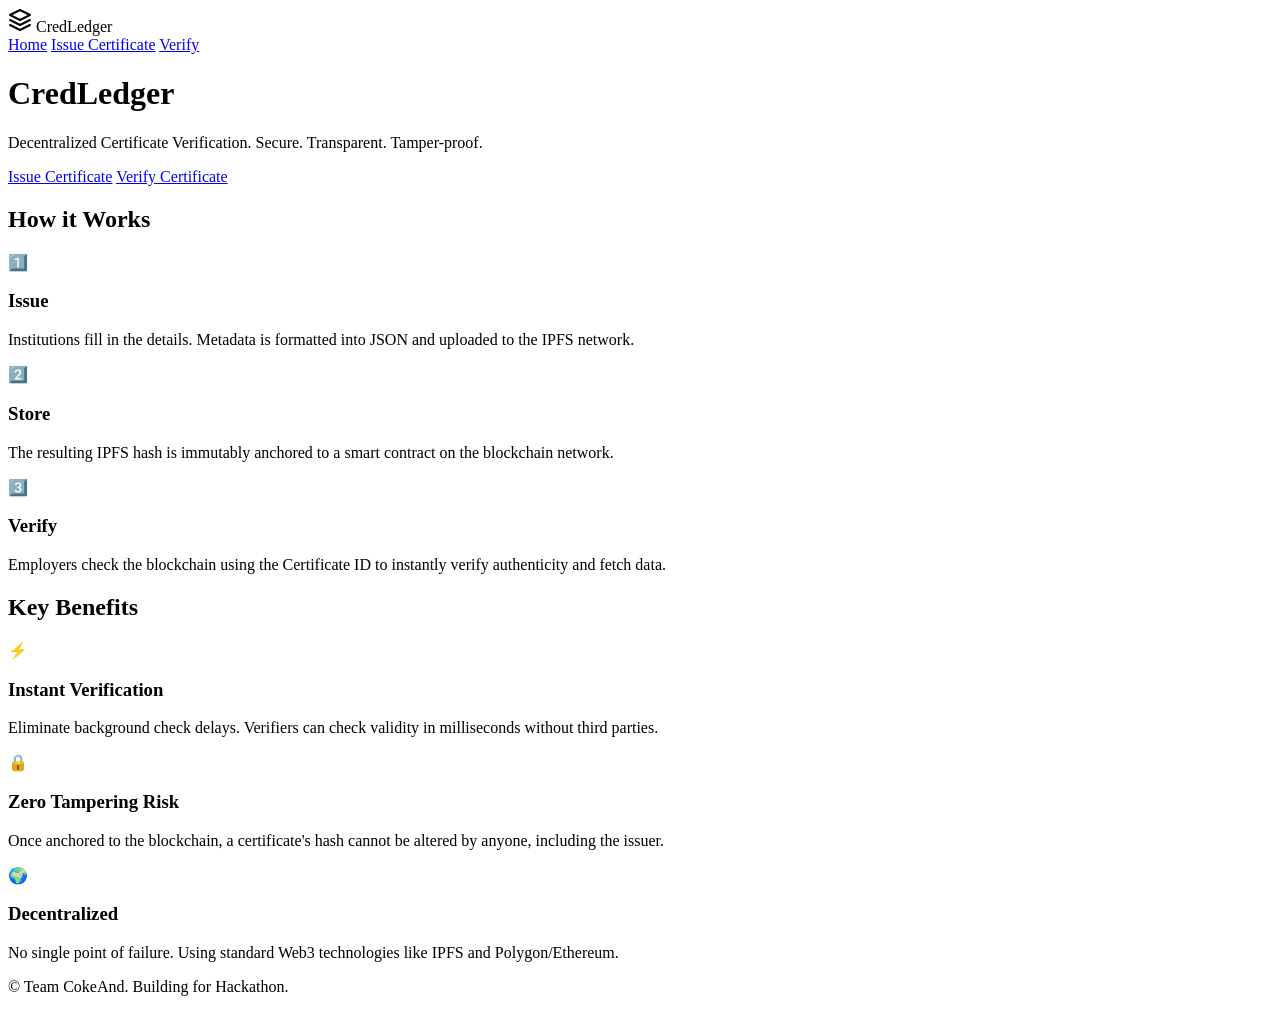
==== client/index.html @ 1f2be156 "Add index.html for CredLedger platform structure This HTML file serves as the main structure for the" ====
<!DOCTYPE html>
<html lang="en">
<head>
    <meta charset="UTF-8">
    <meta name="viewport" content="width=device-width, initial-scale=1.0">
    <title>CredLedger | Decentralized Certificate Verification</title>
    <meta name="description" content="Secure, Transparent, and Tamper-proof digital certificate verification platform.">
    <link href="https://fonts.googleapis.com/css2?family=Inter:wght@400;500;600;700;800&display=swap" rel="stylesheet">
    <link rel="stylesheet" href="css/style.css">
</head>
<body>
    <nav class="navbar">
        <div class="brand">
            <svg width="24" height="24" viewBox="0 0 24 24" fill="none" stroke="currentColor" stroke-width="2" stroke-linecap="round" stroke-linejoin="round"><polygon points="12 2 2 7 12 12 22 7 12 2"></polygon><polyline points="2 17 12 22 22 17"></polyline><polyline points="2 12 12 17 22 12"></polyline></svg>
            CredLedger
        </div>
        <div class="nav-links">
            <a href="index.html" class="active">Home</a>
            <a href="dashboard.html">Issue Certificate</a>
            <a href="verify.html">Verify</a>
        </div>
    </nav>

    <main class="hero">
        <h1>CredLedger</h1>
        <p>Decentralized Certificate Verification. Secure. Transparent. Tamper-proof.</p>
        <div class="hero-btns">
            <a href="dashboard.html" class="btn btn-primary">Issue Certificate</a>
            <a href="verify.html" class="btn btn-secondary">Verify Certificate</a>
        </div>
    </main>

    <section class="section">
        <h2 class="section-title">How it Works</h2>
        <div class="grid-3">
            <div class="card">
                <div class="card-icon">1️⃣</div>
                <h3>Issue</h3>
                <p>Institutions fill in the details. Metadata is formatted into JSON and uploaded to the IPFS network.</p>
            </div>
            <div class="card">
                <div class="card-icon">2️⃣</div>
                <h3>Store</h3>
                <p>The resulting IPFS hash is immutably anchored to a smart contract on the blockchain network.</p>
            </div>
            <div class="card">
                <div class="card-icon">3️⃣</div>
                <h3>Verify</h3>
                <p>Employers check the blockchain using the Certificate ID to instantly verify authenticity and fetch data.</p>
            </div>
        </div>
    </section>

    <section class="section" style="background-color: var(--bg-surface-light);">
        <h2 class="section-title">Key Benefits</h2>
        <div class="grid-3">
            <div class="card">
                <div class="card-icon">⚡</div>
                <h3>Instant Verification</h3>
                <p>Eliminate background check delays. Verifiers can check validity in milliseconds without third parties.</p>
            </div>
            <div class="card">
                <div class="card-icon">🔒</div>
                <h3>Zero Tampering Risk</h3>
                <p>Once anchored to the blockchain, a certificate's hash cannot be altered by anyone, including the issuer.</p>
            </div>
            <div class="card">
                <div class="card-icon">🌍</div>
                <h3>Decentralized</h3>
                <p>No single point of failure. Using standard Web3 technologies like IPFS and Polygon/Ethereum.</p>
            </div>
        </div>
    </section>

    <footer>
        <p>&copy; Team CokeAnd. Building for Hackathon.</p>
    </footer>
</body>
</html>
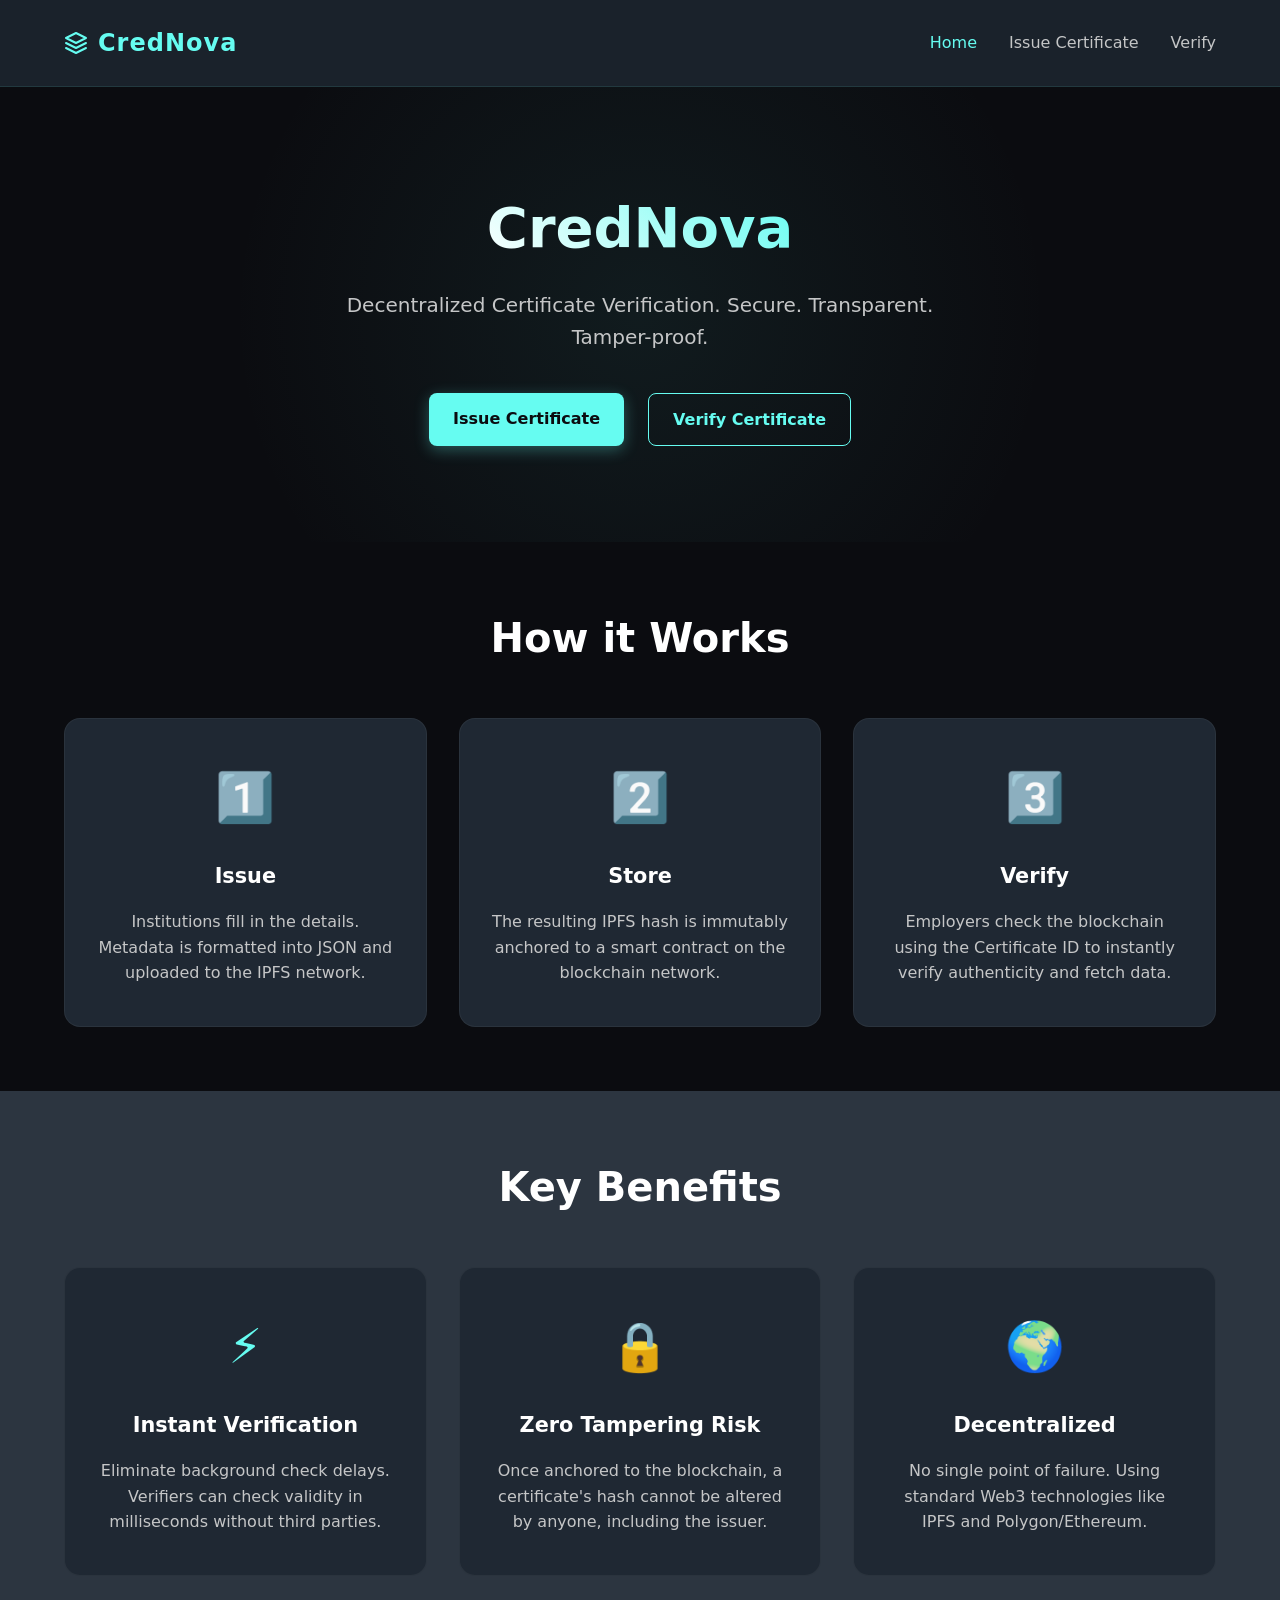
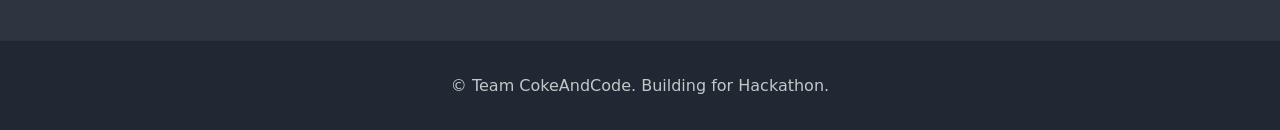
==== commit f666eaf7: "Update index.html" ====
--- a/client/index.html
+++ b/client/index.html
@@ -3,7 +3,7 @@
 <head>
     <meta charset="UTF-8">
     <meta name="viewport" content="width=device-width, initial-scale=1.0">
-    <title>CredLedger | Decentralized Certificate Verification</title>
+    <title>CredNova | Decentralized Certificate Verification</title>
     <meta name="description" content="Secure, Transparent, and Tamper-proof digital certificate verification platform.">
     <link href="https://fonts.googleapis.com/css2?family=Inter:wght@400;500;600;700;800&display=swap" rel="stylesheet">
     <link rel="stylesheet" href="css/style.css">
@@ -12,7 +12,7 @@
     <nav class="navbar">
         <div class="brand">
             <svg width="24" height="24" viewBox="0 0 24 24" fill="none" stroke="currentColor" stroke-width="2" stroke-linecap="round" stroke-linejoin="round"><polygon points="12 2 2 7 12 12 22 7 12 2"></polygon><polyline points="2 17 12 22 22 17"></polyline><polyline points="2 12 12 17 22 12"></polyline></svg>
-            CredLedger
+            CredNova
         </div>
         <div class="nav-links">
             <a href="index.html" class="active">Home</a>
@@ -22,7 +22,7 @@
     </nav>
 
     <main class="hero">
-        <h1>CredLedger</h1>
+        <h1>CredNova</h1>
         <p>Decentralized Certificate Verification. Secure. Transparent. Tamper-proof.</p>
         <div class="hero-btns">
             <a href="dashboard.html" class="btn btn-primary">Issue Certificate</a>
@@ -73,7 +73,7 @@
     </section>
 
     <footer>
-        <p>&copy; Team CokeAnd. Building for Hackathon.</p>
+        <p>&copy; Team CokeAndCode. Building for Hackathon.</p>
     </footer>
 </body>
 </html>
--- a/client/css/style.css
+++ b/client/css/style.css
@@ -0,0 +1,344 @@
+:root {
+  --bg-main: #0b0c10;
+  --bg-surface: #1f2833;
+  --bg-surface-light: #2c3540;
+  --text-main: #c5c6c7;
+  --text-light: #ffffff;
+  --accent-color: #66fcf1;
+  --accent-hover: #45a29e;
+  --danger-color: #ff4b4b;
+  --success-color: #00e676;
+  --card-radius: 16px;
+  --btn-radius: 8px;
+  --transition: all 0.3s ease;
+  --font-family: 'Inter', system-ui, -apple-system, sans-serif;
+}
+
+* {
+  box-sizing: border-box;
+  margin: 0;
+  padding: 0;
+}
+
+body {
+  font-family: var(--font-family);
+  background-color: var(--bg-main);
+  color: var(--text-main);
+  line-height: 1.6;
+  min-height: 100vh;
+  display: flex;
+  flex-direction: column;
+}
+
+/* Typography */
+h1, h2, h3, h4 {
+  color: var(--text-light);
+  font-weight: 700;
+}
+
+a {
+  color: var(--accent-color);
+  text-decoration: none;
+  transition: var(--transition);
+}
+
+a:hover {
+  text-shadow: 0 0 8px rgba(102, 252, 241, 0.6);
+}
+
+/* Navbar */
+.navbar {
+  display: flex;
+  justify-content: space-between;
+  align-items: center;
+  padding: 1.5rem 5%;
+  background: rgba(31, 40, 51, 0.8);
+  backdrop-filter: blur(10px);
+  border-bottom: 1px solid rgba(102, 252, 241, 0.1);
+  position: sticky;
+  top: 0;
+  z-index: 100;
+}
+
+.brand {
+  font-size: 1.5rem;
+  font-weight: 800;
+  color: var(--accent-color);
+  letter-spacing: 1px;
+  display: flex;
+  align-items: center;
+  gap: 10px;
+}
+
+.nav-links {
+  display: flex;
+  gap: 2rem;
+  align-items: center;
+}
+
+.nav-links a {
+  color: var(--text-main);
+  font-weight: 500;
+}
+
+.nav-links a:hover, .nav-links a.active {
+  color: var(--accent-color);
+}
+
+/* Buttons */
+.btn {
+  display: inline-block;
+  padding: 0.8rem 1.5rem;
+  border-radius: var(--btn-radius);
+  font-weight: 600;
+  cursor: pointer;
+  border: none;
+  transition: var(--transition);
+  text-align: center;
+  font-size: 1rem;
+}
+
+.btn-primary {
+  background-color: var(--accent-color);
+  color: var(--bg-main);
+  box-shadow: 0 4px 15px rgba(102, 252, 241, 0.3);
+}
+
+.btn-primary:hover {
+  background-color: var(--text-light);
+  box-shadow: 0 6px 20px rgba(102, 252, 241, 0.5);
+  transform: translateY(-2px);
+}
+
+.btn-secondary {
+  background-color: transparent;
+  color: var(--accent-color);
+  border: 1px solid var(--accent-color);
+}
+
+.btn-secondary:hover {
+  background-color: rgba(102, 252, 241, 0.1);
+  transform: translateY(-2px);
+}
+
+.btn:disabled {
+  opacity: 0.5;
+  cursor: not-allowed;
+  transform: none;
+  box-shadow: none;
+}
+
+/* Hero Section */
+.hero {
+  flex: 1;
+  display: flex;
+  flex-direction: column;
+  justify-content: center;
+  align-items: center;
+  text-align: center;
+  padding: 6rem 1rem;
+  background: radial-gradient(circle at center, rgba(69, 162, 158, 0.1) 0%, transparent 60%);
+}
+
+.hero h1 {
+  font-size: 3.5rem;
+  margin-bottom: 1rem;
+  background: -webkit-linear-gradient(45deg, var(--text-light), var(--accent-color));
+  -webkit-background-clip: text;
+  -webkit-text-fill-color: transparent;
+}
+
+.hero p {
+  font-size: 1.25rem;
+  max-width: 600px;
+  margin-bottom: 2.5rem;
+  color: var(--text-main);
+}
+
+.hero-btns {
+  display: flex;
+  gap: 1.5rem;
+}
+
+/* Info Sections (How it works & Benefits) */
+.section {
+  padding: 4rem 5%;
+}
+
+.section-title {
+  text-align: center;
+  font-size: 2.5rem;
+  margin-bottom: 3rem;
+  color: var(--text-light);
+}
+
+.grid-3 {
+  display: grid;
+  grid-template-columns: repeat(auto-fit, minmax(280px, 1fr));
+  gap: 2rem;
+}
+
+.card {
+  background-color: var(--bg-surface);
+  border-radius: var(--card-radius);
+  padding: 2.5rem 2rem;
+  text-align: center;
+  border: 1px solid rgba(255, 255, 255, 0.05);
+  transition: var(--transition);
+  position: relative;
+  overflow: hidden;
+}
+
+.card::before {
+  content: '';
+  position: absolute;
+  top: 0; left: 0; right: 0; height: 3px;
+  background: linear-gradient(90deg, var(--accent-hover), var(--accent-color));
+  opacity: 0;
+  transition: var(--transition);
+}
+
+.card:hover {
+  transform: translateY(-10px);
+  box-shadow: 0 15px 30px rgba(0,0,0,0.4);
+  border-color: rgba(102, 252, 241, 0.2);
+}
+
+.card:hover::before {
+  opacity: 1;
+}
+
+.card-icon {
+  font-size: 3rem;
+  color: var(--accent-color);
+  margin-bottom: 1.5rem;
+}
+
+.card h3 {
+  margin-bottom: 1rem;
+  font-size: 1.3rem;
+}
+
+/* Form Styles for Dashboard / Verify */
+.form-container {
+  max-width: 600px;
+  margin: 4rem auto;
+  background-color: var(--bg-surface);
+  padding: 3rem;
+  border-radius: var(--card-radius);
+  box-shadow: 0 10px 30px rgba(0, 0, 0, 0.3);
+  border: 1px solid rgba(255,255,255,0.05);
+}
+
+.form-group {
+  margin-bottom: 1.5rem;
+  text-align: left;
+}
+
+.form-group label {
+  display: block;
+  margin-bottom: 0.5rem;
+  font-weight: 500;
+  color: var(--text-light);
+}
+
+.form-control {
+  width: 100%;
+  padding: 0.8rem 1rem;
+  background-color: var(--bg-main);
+  border: 1px solid rgba(255,255,255,0.1);
+  border-radius: var(--btn-radius);
+  color: var(--text-light);
+  font-size: 1rem;
+  font-family: var(--font-family);
+  transition: var(--transition);
+}
+
+.form-control:focus {
+  outline: none;
+  border-color: var(--accent-color);
+  box-shadow: 0 0 0 2px rgba(102, 252, 241, 0.2);
+}
+
+.wallet-status {
+  background: var(--bg-surface-light);
+  padding: 1rem;
+  border-radius: var(--btn-radius);
+  margin-bottom: 2rem;
+  display: flex;
+  justify-content: space-between;
+  align-items: center;
+  border-left: 4px solid var(--danger-color);
+}
+
+.wallet-status.connected {
+  border-left-color: var(--success-color);
+}
+
+/* Result Box */
+.result-box {
+  margin-top: 2rem;
+  padding: 1.5rem;
+  border-radius: var(--btn-radius);
+  background: var(--bg-surface-light);
+  display: none;
+}
+
+.result-box.show {
+  display: block;
+  animation: fadeIn 0.5s ease forwards;
+}
+
+.result-box.success {
+  border: 1px solid var(--success-color);
+}
+
+.result-box.error {
+  border: 1px solid var(--danger-color);
+}
+
+.result-item {
+  margin-bottom: 0.5rem;
+  display: flex;
+  justify-content: space-between;
+  border-bottom: 1px solid rgba(255,255,255,0.05);
+  padding-bottom: 0.5rem;
+}
+.result-item:last-child {
+  border-bottom: none;
+  margin-bottom: 0;
+  padding-bottom: 0;
+}
+.result-label {
+  color: var(--text-muted);
+}
+.result-value {
+  color: var(--text-light);
+  font-weight: 500;
+  max-width: 60%;
+  text-align: right;
+  word-break: break-all;
+}
+
+/* Animations */
+@keyframes fadeIn {
+  from { opacity: 0; transform: translateY(10px); }
+  to { opacity: 1; transform: translateY(0); }
+}
+
+/* Footer */
+footer {
+  text-align: center;
+  padding: 2rem;
+  background-color: var(--bg-surface);
+  margin-top: auto;
+  border-top: 1px solid rgba(255, 255, 255, 0.05);
+}
+
+/* Responsiveness */
+@media (max-width: 768px) {
+  .hero h1 { font-size: 2.5rem; }
+  .nav-links { display: none; } /* Simplified for MVP */
+  .hero-btns { flex-direction: column; }
+  .form-container { margin: 2rem 1rem; padding: 2rem 1.5rem; }
+}
